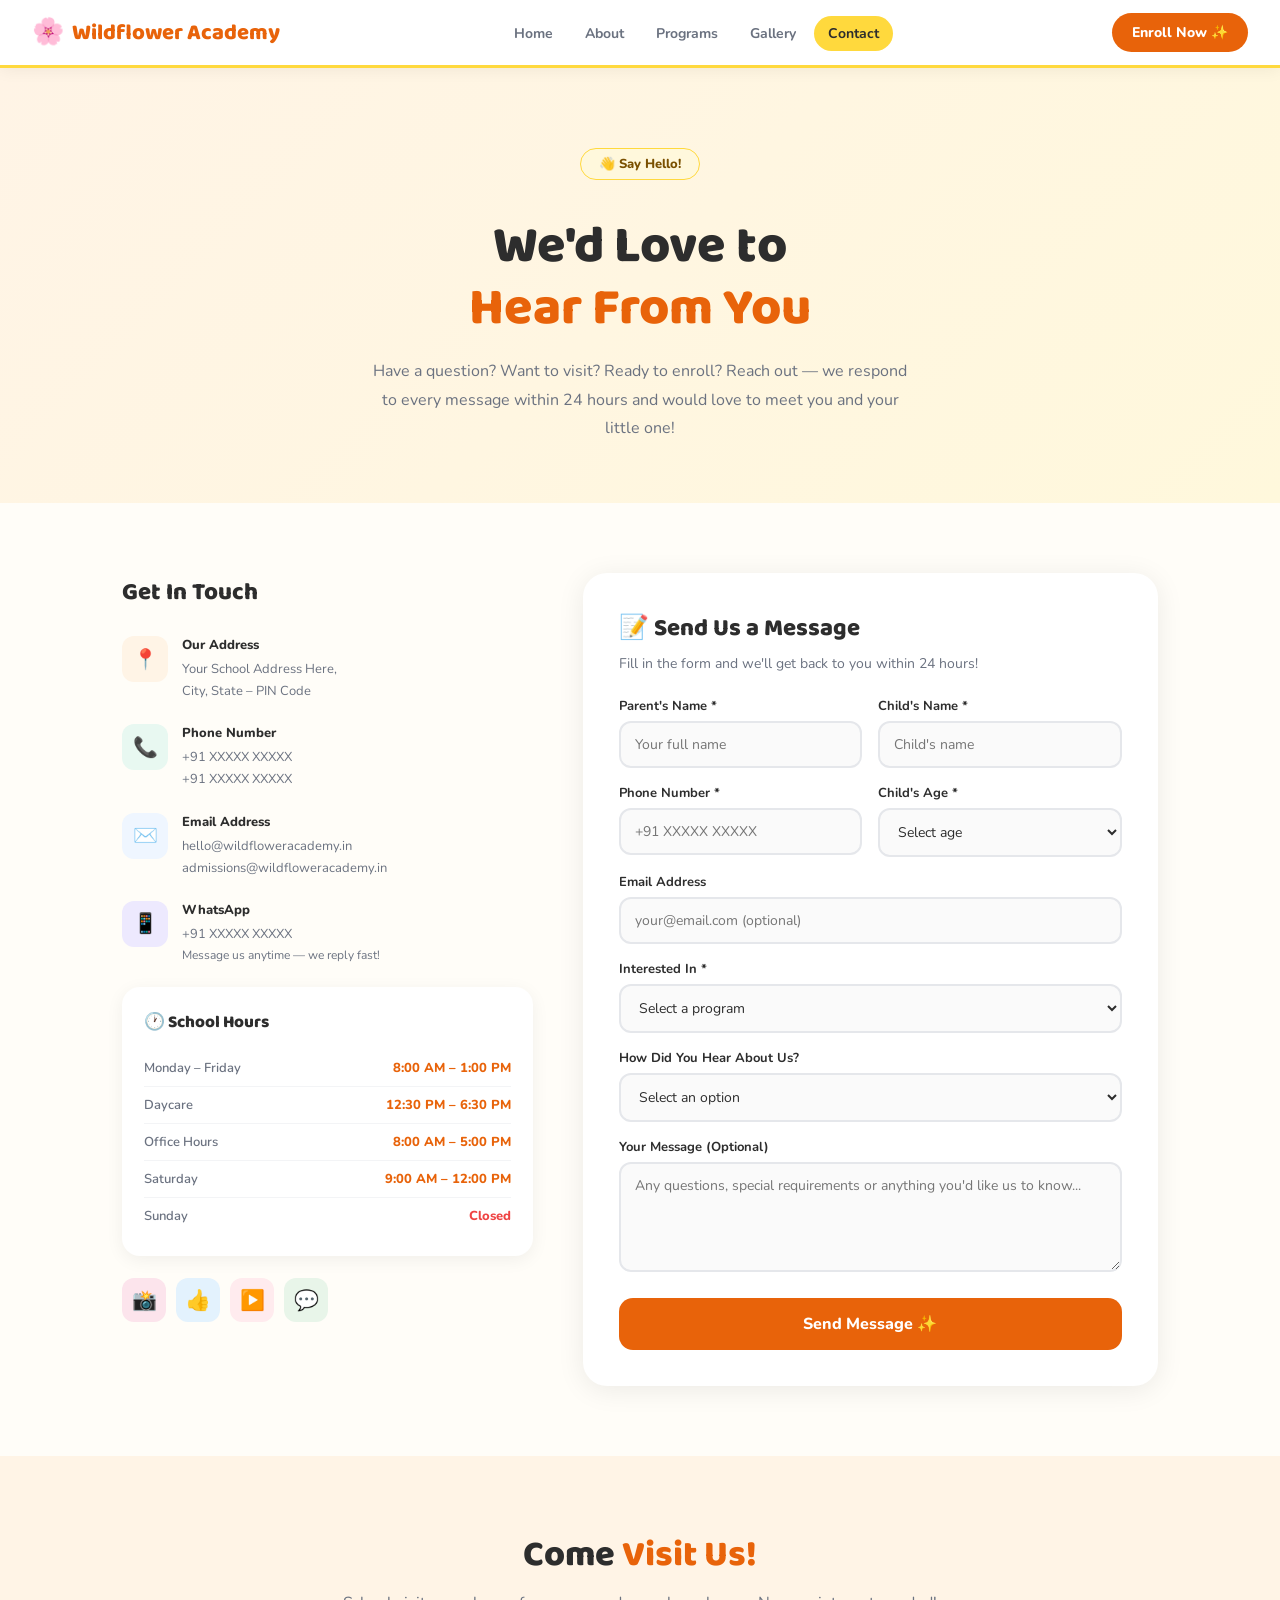
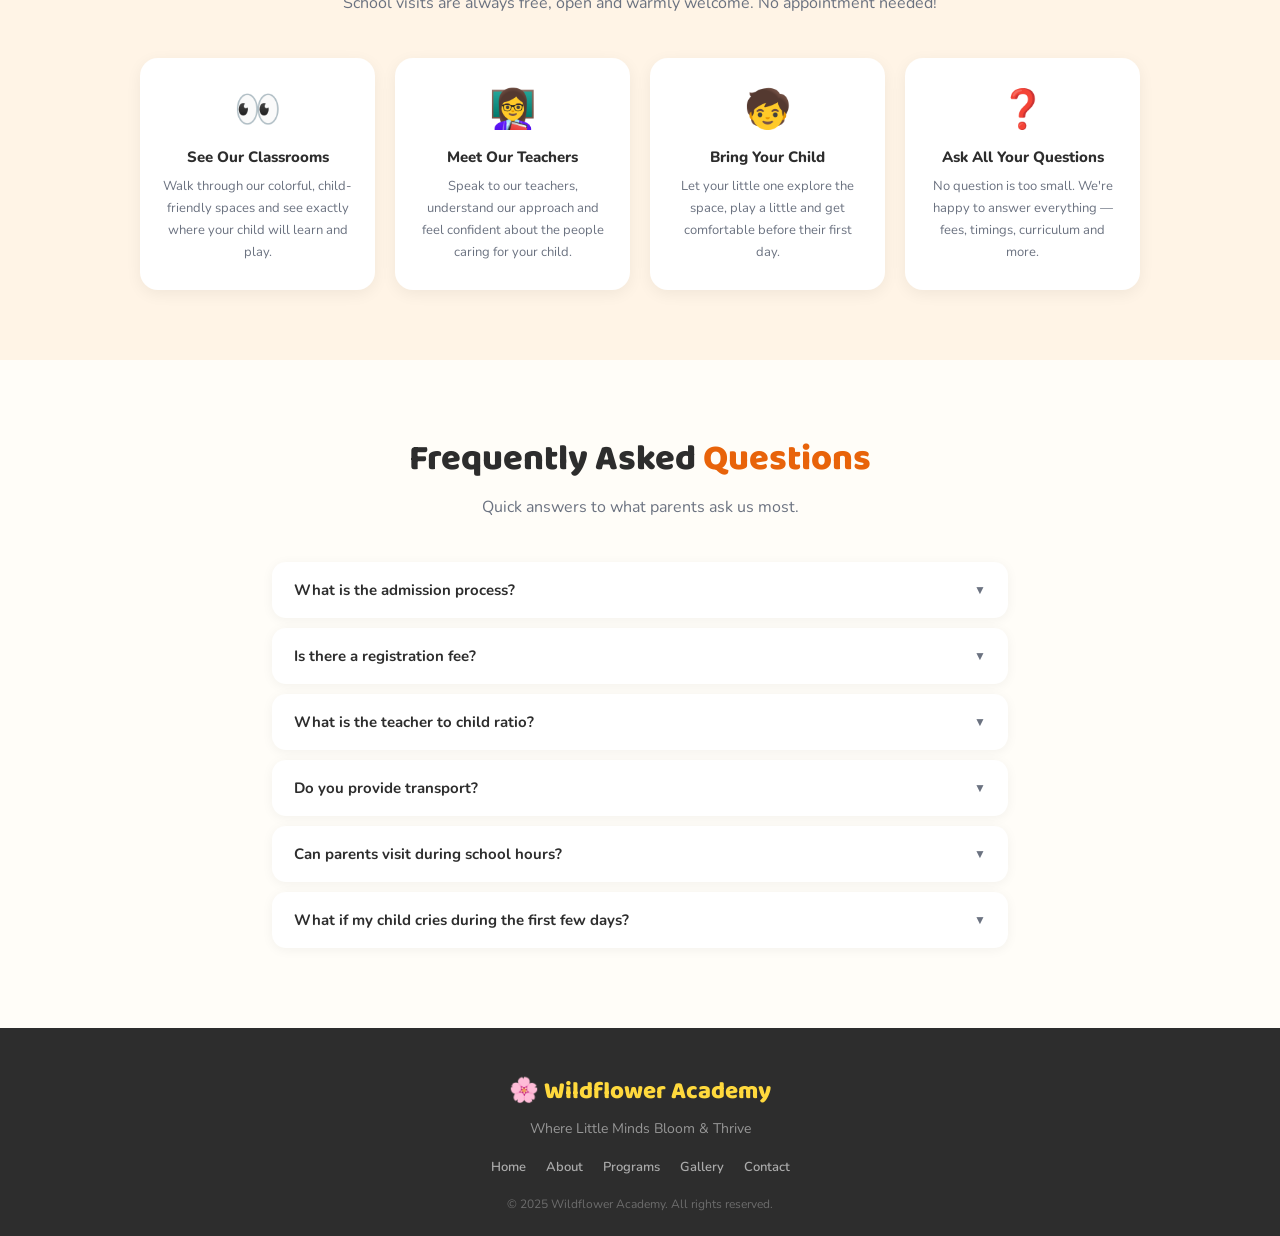
==== contact.html @ 9ab91be2 "Add files via upload" ====
<!DOCTYPE html>
<html lang="en">
<head>
  <meta charset="UTF-8" />
  <meta name="viewport" content="width=device-width, initial-scale=1.0" />
  <title>Contact Us – Wildflower Academy</title>
  <!-- SEO -->
<meta name="description" content="Contact Wildflower Academy to book a free school visit, ask about admissions or enquire about our programs. We respond within 24 hours!" />
<meta name="keywords" content="contact Wildflower Academy, preschool admission enquiry, book school visit Pune" />
<meta property="og:title" content="Contact Us – Wildflower Academy" />
<meta property="og:description" content="Get in touch with Wildflower Academy — we'd love to meet you and your little one!" />
<meta property="og:type" content="website" />
  <link href="https://fonts.googleapis.com/css2?family=Baloo+2:wght@400;600;700;800&family=Nunito:wght@400;600;700;800&display=swap" rel="stylesheet" />
  <link rel="stylesheet" href="style.css" />
</head>
<body>

  <!-- NAVBAR -->
  <nav class="navbar">
    <div class="nav-logo">
      <span class="logo-icon">🌸</span>
      Wildflower Academy
    </div>
    <ul class="nav-links">
      <li><a href="index.html">Home</a></li>
      <li><a href="about.html">About</a></li>
      <li><a href="programs.html">Programs</a></li>
      <li><a href="gallery.html">Gallery</a></li>
      <li><a href="contact.html" class="active">Contact</a></li>
    </ul>
    <a href="contact.html" class="nav-cta">Enroll Now ✨</a>
    <button class="hamburger" id="hamburger">&#9776;</button>
  </nav>

  <!-- PAGE HERO -->
  <section class="page-hero contact-hero">
    <span class="hero-badge">👋 Say Hello!</span>
    <h1>We'd Love to<br><span>Hear From You</span></h1>
    <p>Have a question? Want to visit? Ready to enroll? Reach out — we respond to every message within 24 hours and would love to meet you and your little one!</p>
  </section>

  <!-- CONTACT MAIN -->
  <section class="contact-section">
    <div class="contact-grid">

      <!-- LEFT: INFO -->
      <div class="contact-info-col">

        <h2 class="contact-info-title">Get In Touch</h2>

        <div class="contact-item">
          <div class="contact-icon-box orange-box">📍</div>
          <div>
            <h4>Our Address</h4>
            <p>Your School Address Here,<br>City, State – PIN Code</p>
          </div>
        </div>

        <div class="contact-item">
          <div class="contact-icon-box green-box">📞</div>
          <div>
            <h4>Phone Number</h4>
            <p>+91 XXXXX XXXXX</p>
            <p>+91 XXXXX XXXXX</p>
          </div>
        </div>

        <div class="contact-item">
          <div class="contact-icon-box blue-box">✉️</div>
          <div>
            <h4>Email Address</h4>
            <p>hello@wildfloweracademy.in</p>
            <p>admissions@wildfloweracademy.in</p>
          </div>
        </div>

        <div class="contact-item">
          <div class="contact-icon-box purple-box">📱</div>
          <div>
            <h4>WhatsApp</h4>
            <p>+91 XXXXX XXXXX</p>
            <p style="font-size:12px; color: var(--muted);">Message us anytime — we reply fast!</p>
          </div>
        </div>

        <!-- HOURS -->
        <div class="hours-box">
          <h3>🕐 School Hours</h3>
          <div class="hours-row">
            <span class="hours-day">Monday – Friday</span>
            <span class="hours-time">8:00 AM – 1:00 PM</span>
          </div>
          <div class="hours-row">
            <span class="hours-day">Daycare</span>
            <span class="hours-time">12:30 PM – 6:30 PM</span>
          </div>
          <div class="hours-row">
            <span class="hours-day">Office Hours</span>
            <span class="hours-time">8:00 AM – 5:00 PM</span>
          </div>
          <div class="hours-row">
            <span class="hours-day">Saturday</span>
            <span class="hours-time">9:00 AM – 12:00 PM</span>
          </div>
          <div class="hours-row last-row">
            <span class="hours-day">Sunday</span>
            <span class="hours-time closed">Closed</span>
          </div>
        </div>

        <!-- SOCIAL -->
        <div class="social-row">
          <div class="social-icon insta-icon">📸</div>
          <div class="social-icon fb-icon">👍</div>
          <div class="social-icon yt-icon">▶️</div>
          <div class="social-icon wa-icon">💬</div>
        </div>

      </div>

      <!-- RIGHT: FORM -->
      <div class="contact-form-col">
        <div class="contact-form-card">
          <h2>📝 Send Us a Message</h2>
          <p class="form-subtitle">Fill in the form and we'll get back to you within 24 hours!</p>

          <div class="form-row">
            <div class="form-group">
              <label>Parent's Name *</label>
              <input type="text" id="parentName" placeholder="Your full name" />
              <span class="field-error" id="err-parentName">Please enter your name</span>
            </div>
            <div class="form-group">
              <label>Child's Name *</label>
              <input type="text" id="childName" placeholder="Child's name" />
              <span class="field-error" id="err-childName">Please enter child's name</span>
            </div>
          </div>

          <div class="form-row">
            <div class="form-group">
              <label>Phone Number *</label>
              <input type="tel" id="phone" placeholder="+91 XXXXX XXXXX" />
              <span class="field-error" id="err-phone">Please enter phone number</span>
            </div>
            <div class="form-group">
              <label>Child's Age *</label>
              <select id="childAge">
                <option value="">Select age</option>
                <option>1.5 – 2.5 years (Playgroup)</option>
                <option>2.5 – 3.5 years (Nursery)</option>
                <option>3.5 – 4.5 years (Jr. KG)</option>
                <option>4.5 – 6 years (Sr. KG)</option>
                <option>Need Daycare</option>
              </select>
              <span class="field-error" id="err-childAge">Please select child's age</span>
            </div>
          </div>

          <div class="form-group">
            <label>Email Address</label>
            <input type="email" id="email" placeholder="your@email.com (optional)" />
          </div>

          <div class="form-group">
            <label>Interested In *</label>
            <select id="interest">
              <option value="">Select a program</option>
              <option>Playgroup</option>
              <option>Nursery</option>
              <option>Jr. KG</option>
              <option>Sr. KG</option>
              <option>Daycare</option>
              <option>Daycare + Program</option>
              <option>School Visit / Tour</option>
              <option>General Enquiry</option>
            </select>
            <span class="field-error" id="err-interest">Please select a program</span>
          </div>

          <div class="form-group">
            <label>How Did You Hear About Us?</label>
            <select id="source">
              <option value="">Select an option</option>
              <option>Friend or Family</option>
              <option>Google Search</option>
              <option>Instagram</option>
              <option>Facebook</option>
              <option>Pamphlet / Flyer</option>
              <option>Walked Past the School</option>
              <option>Other</option>
            </select>
          </div>

          <div class="form-group">
            <label>Your Message (Optional)</label>
            <textarea id="message" placeholder="Any questions, special requirements or anything you'd like us to know..."></textarea>
          </div>

          <button class="submit-btn" id="submitBtn" onclick="submitForm()">
            Send Message ✨
          </button>

          <!-- SUCCESS MESSAGE -->
          <div class="success-msg" id="successMsg">
            <span class="success-icon">🎉</span>
            <div>
              <h4>Message Sent!</h4>
              <p>Thank you for reaching out! We'll contact you within 24 hours to answer your questions and schedule a visit.</p>
            </div>
          </div>

        </div>
      </div>

    </div>
  </section>

  <!-- VISIT SECTION -->
  <section class="visit-section">
    <h2 class="section-title">Come <span>Visit Us!</span></h2>
    <p class="section-sub">School visits are always free, open and warmly welcome. No appointment needed!</p>
    <div class="visit-grid">
      <div class="visit-card">
        <span>👀</span>
        <h4>See Our Classrooms</h4>
        <p>Walk through our colorful, child-friendly spaces and see exactly where your child will learn and play.</p>
      </div>
      <div class="visit-card">
        <span>👩‍🏫</span>
        <h4>Meet Our Teachers</h4>
        <p>Speak to our teachers, understand our approach and feel confident about the people caring for your child.</p>
      </div>
      <div class="visit-card">
        <span>🧒</span>
        <h4>Bring Your Child</h4>
        <p>Let your little one explore the space, play a little and get comfortable before their first day.</p>
      </div>
      <div class="visit-card">
        <span>❓</span>
        <h4>Ask All Your Questions</h4>
        <p>No question is too small. We're happy to answer everything — fees, timings, curriculum and more.</p>
      </div>
    </div>
  </section>

  <!-- FAQ -->
  <section class="faq-section">
    <h2 class="section-title">Frequently Asked <span>Questions</span></h2>
    <p class="section-sub">Quick answers to what parents ask us most.</p>
    <div class="faq-list">

      <div class="faq-item" onclick="toggleFaq(this)">
        <div class="faq-question">
          <span>What is the admission process?</span>
          <span class="faq-arrow">▼</span>
        </div>
        <div class="faq-answer">
          Simply contact us, visit the school and fill out the admission form. We keep it simple — no entrance tests, no complicated procedures. Just a friendly chat and you're in!
        </div>
      </div>

      <div class="faq-item" onclick="toggleFaq(this)">
        <div class="faq-question">
          <span>Is there a registration fee?</span>
          <span class="faq-arrow">▼</span>
        </div>
        <div class="faq-answer">
          Yes, there is a one-time registration fee. Please contact us directly for the current fee structure as it may vary by program. We ensure complete transparency — no hidden charges.
        </div>
      </div>

      <div class="faq-item" onclick="toggleFaq(this)">
        <div class="faq-question">
          <span>What is the teacher to child ratio?</span>
          <span class="faq-arrow">▼</span>
        </div>
        <div class="faq-answer">
          We maintain a very low ratio — 1 teacher for every 6–8 children in Playgroup and Nursery, and 1 teacher for every 10–12 children in Jr. KG and Sr. KG. This ensures every child gets personal attention.
        </div>
      </div>

      <div class="faq-item" onclick="toggleFaq(this)">
        <div class="faq-question">
          <span>Do you provide transport?</span>
          <span class="faq-arrow">▼</span>
        </div>
        <div class="faq-answer">
          We are working on arranging safe, GPS-tracked transport for our students. Please contact us to check current availability for your area.
        </div>
      </div>

      <div class="faq-item" onclick="toggleFaq(this)">
        <div class="faq-question">
          <span>Can parents visit during school hours?</span>
          <span class="faq-arrow">▼</span>
        </div>
        <div class="faq-answer">
          Absolutely! We have an open-door policy. Parents are welcome to visit, observe and stay involved. We believe a strong parent-school partnership is key to a child's happiness and growth.
        </div>
      </div>

      <div class="faq-item" onclick="toggleFaq(this)">
        <div class="faq-question">
          <span>What if my child cries during the first few days?</span>
          <span class="faq-arrow">▼</span>
        </div>
        <div class="faq-answer">
          This is completely normal and we are very experienced in handling it! Our teachers are trained to comfort and settle new children with patience and love. We also offer a gentle settling-in period so children transition at their own pace.
        </div>
      </div>

    </div>
  </section>

  <!-- FOOTER -->
  <footer class="footer">
    <div class="footer-logo">🌸 Wildflower Academy</div>
    <p class="footer-tagline">Where Little Minds Bloom & Thrive</p>
    <div class="footer-links">
      <a href="index.html">Home</a>
      <a href="about.html">About</a>
      <a href="programs.html">Programs</a>
      <a href="gallery.html">Gallery</a>
      <a href="contact.html">Contact</a>
    </div>
    <p class="footer-copy">© 2025 Wildflower Academy. All rights reserved.</p>
  </footer>

  <script src="script.js"></script>
</body>
</html>
---- style.css ----
/* ── RESET & BASE ── */
* {
  margin: 0;
  padding: 0;
  box-sizing: border-box;
}

:root {
  --primary:    #E8630A;
  --primary-lt: #FFF4E6;
  --yellow:     #FFD93D;
  --yellow-lt:  #FFF8DC;
  --green:      #4CAF82;
  --green-lt:   #E8F8F1;
  --peach:      #FF8B64;
  --dark:       #2D2D2D;
  --muted:      #6B7280;
  --white:      #FFFFFF;
  --bg:         #FFFDF8;
}

body {
  font-family: 'Nunito', sans-serif;
  background: var(--bg);
  color: var(--dark);
  overflow-x: hidden;
}

/* ── NAVBAR ── */
.navbar {
  background: var(--white);
  display: flex;
  align-items: center;
  justify-content: space-between;
  padding: 0 2rem;
  height: 68px;
  position: sticky;
  top: 0;
  z-index: 999;
  box-shadow: 0 2px 16px rgba(0,0,0,0.06);
  border-bottom: 3px solid var(--yellow);
}

.nav-logo {
  font-family: 'Baloo 2', cursive;
  font-size: 22px;
  font-weight: 800;
  color: var(--primary);
  display: flex;
  align-items: center;
  gap: 8px;
}

.logo-icon { font-size: 26px; }

.nav-links {
  list-style: none;
  display: flex;
  gap: 4px;
}

.nav-links a {
  text-decoration: none;
  color: var(--muted);
  font-weight: 700;
  font-size: 14px;
  padding: 8px 14px;
  border-radius: 25px;
  transition: all 0.2s;
}

.nav-links a:hover,
.nav-links a.active {
  background: var(--yellow);
  color: var(--dark);
}

.nav-cta {
  background: var(--primary);
  color: white;
  text-decoration: none;
  padding: 10px 20px;
  border-radius: 25px;
  font-size: 14px;
  font-weight: 800;
  transition: transform 0.2s;
}

.nav-cta:hover { transform: scale(1.05); }

.hamburger {
  display: none;
  background: none;
  border: none;
  font-size: 24px;
  cursor: pointer;
  color: var(--dark);
}

/* ── HERO ── */
.hero {
  background: linear-gradient(135deg, #FFF4E6 0%, #FFF8DC 100%);
  padding: 90px 2rem 70px;
  text-align: center;
}

.hero-content { max-width: 680px; margin: 0 auto; }

.hero-badge {
  display: inline-block;
  background: var(--yellow-lt);
  color: #7A5000;
  padding: 6px 18px;
  border-radius: 25px;
  font-size: 13px;
  font-weight: 800;
  margin-bottom: 22px;
  border: 1.5px solid var(--yellow);
}

.hero h1 {
  font-family: 'Baloo 2', cursive;
  font-size: clamp(34px, 6vw, 62px);
  font-weight: 800;
  line-height: 1.15;
  margin-bottom: 18px;
  color: var(--dark);
}

.hero h1 span { color: var(--primary); }

.hero p {
  font-size: 17px;
  color: var(--muted);
  line-height: 1.8;
  margin-bottom: 36px;
  max-width: 560px;
  margin-left: auto;
  margin-right: auto;
}

.hero-buttons {
  display: flex;
  gap: 14px;
  justify-content: center;
  flex-wrap: wrap;
}

/* ── BUTTONS ── */
.btn-primary {
  background: var(--primary);
  color: white;
  text-decoration: none;
  padding: 14px 30px;
  border-radius: 30px;
  font-size: 15px;
  font-weight: 800;
  font-family: 'Nunito', sans-serif;
  transition: transform 0.2s, box-shadow 0.2s;
  box-shadow: 0 4px 14px rgba(232,99,10,0.35);
  border: none;
  cursor: pointer;
  display: inline-block;
}

.btn-primary:hover {
  transform: translateY(-2px);
  box-shadow: 0 8px 24px rgba(232,99,10,0.4);
}

.btn-secondary {
  background: white;
  color: var(--primary);
  text-decoration: none;
  padding: 14px 30px;
  border-radius: 30px;
  font-size: 15px;
  font-weight: 800;
  border: 2.5px solid var(--primary);
  transition: all 0.2s;
  display: inline-block;
}

.btn-secondary:hover {
  background: var(--primary);
  color: white;
}

/* ── SECTION TITLES ── */
.section-title {
  font-family: 'Baloo 2', cursive;
  font-size: clamp(26px, 4vw, 36px);
  font-weight: 800;
  text-align: center;
  margin-bottom: 8px;
}

.section-title span { color: var(--primary); }

.section-sub {
  text-align: center;
  color: var(--muted);
  font-size: 16px;
  margin-bottom: 44px;
}

/* ── FEATURES ── */
.features {
  padding: 70px 2rem;
  max-width: 1100px;
  margin: 0 auto;
}

.features-grid {
  display: grid;
  grid-template-columns: repeat(auto-fit, minmax(230px, 1fr));
  gap: 24px;
}

.feature-card {
  background: white;
  border-radius: 20px;
  padding: 28px 24px;
  box-shadow: 0 4px 20px rgba(0,0,0,0.06);
  border-top: 4px solid var(--yellow);
  transition: transform 0.2s;
}

.feature-card:hover { transform: translateY(-4px); }
.feature-card:nth-child(2) { border-top-color: var(--primary); }
.feature-card:nth-child(3) { border-top-color: var(--green); }
.feature-card:nth-child(4) { border-top-color: var(--peach); }

.feature-icon { font-size: 38px; display: block; margin-bottom: 14px; }

.feature-card h3 {
  font-size: 17px;
  font-weight: 800;
  margin-bottom: 8px;
}

.feature-card p {
  font-size: 14px;
  color: var(--muted);
  line-height: 1.7;
}

/* ── ANNOUNCEMENT ── */
.announcement {
  background: linear-gradient(135deg, var(--primary), #c45208);
  padding: 56px 2rem;
  text-align: center;
  color: white;
}

.announcement-inner {
  max-width: 680px;
  margin: 0 auto;
  display: flex;
  align-items: flex-start;
  gap: 20px;
  text-align: left;
}

.announce-icon { font-size: 48px; flex-shrink: 0; }

.announcement-inner h3 {
  font-family: 'Baloo 2', cursive;
  font-size: 26px;
  font-weight: 800;
  margin-bottom: 10px;
}

.announcement-inner p {
  font-size: 15px;
  line-height: 1.8;
  opacity: 0.92;
}

.announcement .btn-primary {
  background: var(--yellow);
  color: var(--dark);
  box-shadow: none;
}

/* ── TIMELINE ── */
.expect {
  padding: 70px 2rem;
  max-width: 700px;
  margin: 0 auto;
}

.timeline { margin-top: 8px; }

.timeline-item {
  display: flex;
  gap: 20px;
  margin-bottom: 28px;
  align-items: flex-start;
}

.time-badge {
  background: var(--yellow);
  color: #7A5000;
  font-size: 12px;
  font-weight: 800;
  padding: 6px 12px;
  border-radius: 20px;
  white-space: nowrap;
  margin-top: 4px;
  flex-shrink: 0;
}

.time-content h4 {
  font-size: 16px;
  font-weight: 800;
  margin-bottom: 4px;
}

.time-content p {
  font-size: 14px;
  color: var(--muted);
  line-height: 1.7;
}

/* ── FOOTER ── */
.footer {
  background: var(--dark);
  color: white;
  padding: 44px 2rem 24px;
  text-align: center;
}

.footer-logo {
  font-family: 'Baloo 2', cursive;
  font-size: 24px;
  font-weight: 800;
  color: var(--yellow);
  margin-bottom: 8px;
}

.footer-tagline {
  color: rgba(255,255,255,0.5);
  font-size: 14px;
  margin-bottom: 20px;
}

.footer-links {
  display: flex;
  justify-content: center;
  gap: 20px;
  flex-wrap: wrap;
  margin-bottom: 20px;
}

.footer-links a {
  color: rgba(255,255,255,0.6);
  text-decoration: none;
  font-size: 13px;
  font-weight: 600;
  transition: color 0.2s;
}

.footer-links a:hover { color: var(--yellow); }

.footer-copy {
  font-size: 12px;
  color: rgba(255,255,255,0.3);
}

/* ── MOBILE ── */
@media (max-width: 768px) {
  .nav-links { display: none; flex-direction: column; }
  .nav-links.open {
    display: flex;
    position: absolute;
    top: 68px; left: 0; right: 0;
    background: white;
    padding: 16px;
    box-shadow: 0 8px 24px rgba(0,0,0,0.1);
    gap: 8px;
  }
  .nav-links.open a { display: block; padding: 10px 16px; }
  .nav-cta { display: none; }
  .hamburger { display: block; }
  .announcement-inner { flex-direction: column; text-align: center; }
  .timeline-item { flex-direction: column; gap: 8px; }
}

/* ── PAGE HERO ── */
.page-hero {
  padding: 80px 2rem 60px;
  text-align: center;
}

.green-hero {
  background: linear-gradient(135deg, #FFF4E6 0%, #FFF8DC 100%);
}

.page-hero h1 {
  font-family: 'Baloo 2', cursive;
  font-size: clamp(30px, 5vw, 52px);
  font-weight: 800;
  line-height: 1.2;
  margin: 14px 0 16px;
}

.page-hero h1 span { color: var(--primary); }

.page-hero p {
  font-size: 16px;
  color: var(--muted);
  max-width: 540px;
  margin: 0 auto;
  line-height: 1.8;
}

/* ── ABOUT SECTION ── */
.about-section {
  padding: 70px 2rem;
  max-width: 1100px;
  margin: 0 auto;
}

.about-grid {
  display: grid;
  grid-template-columns: 1fr 1fr;
  gap: 50px;
  align-items: center;
}

.about-image-box {
  background: linear-gradient(135deg, #FFF4E6, #FFF8DC);
  border-radius: 24px;
  height: 320px;
  display: flex;
  flex-direction: column;
  align-items: center;
  justify-content: center;
  font-size: 80px;
  gap: 12px;
}

.about-image-box p {
  font-size: 16px;
  font-weight: 700;
  color: var(--muted);
}

.about-text p {
  color: var(--muted);
  font-size: 15px;
  line-height: 1.85;
  margin-bottom: 14px;
}

/* ── VALUE PILLS ── */
.value-pills {
  display: flex;
  flex-wrap: wrap;
  gap: 10px;
  margin-top: 20px;
}

.pill {
  padding: 7px 16px;
  border-radius: 25px;
  font-size: 13px;
  font-weight: 700;
}

.green-pill  { background: #E8F8F1; color: #1A6644; }
.yellow-pill { background: #FFF8DC; color: #7A5000; }
.peach-pill  { background: #FFF0E5; color: #7A3A10; }
.purple-pill { background: #EDE9FE; color: #5B21B6; }

/* ── VISION & MISSION ── */
.vm-section {
  background: var(--primary-lt);
  padding: 70px 2rem;
}

.vm-grid {
  display: grid;
  grid-template-columns: repeat(auto-fit, minmax(260px, 1fr));
  gap: 24px;
  max-width: 1000px;
  margin: 0 auto;
}

.vm-card {
  background: white;
  border-radius: 20px;
  padding: 30px 24px;
  text-align: center;
  box-shadow: 0 4px 20px rgba(0,0,0,0.06);
}

.vm-icon {
  font-size: 40px;
  display: block;
  margin-bottom: 14px;
}

.vm-card h3 {
  font-family: 'Baloo 2', cursive;
  font-size: 20px;
  font-weight: 800;
  margin-bottom: 10px;
  color: var(--primary);
}

.vm-card p {
  font-size: 14px;
  color: var(--muted);
  line-height: 1.75;
}

/* ── FOUNDER ── */
.founder-section {
  padding: 70px 2rem;
  max-width: 800px;
  margin: 0 auto;
}

.founder-card {
  display: flex;
  gap: 30px;
  align-items: flex-start;
  background: white;
  border-radius: 24px;
  padding: 36px;
  box-shadow: 0 4px 24px rgba(0,0,0,0.07);
  margin-top: 16px;
  border-left: 5px solid var(--primary);
}

.founder-avatar {
  width: 90px;
  height: 90px;
  border-radius: 50%;
  background: var(--primary-lt);
  display: flex;
  align-items: center;
  justify-content: center;
  font-size: 44px;
  flex-shrink: 0;
  border: 3px solid var(--primary);
}

.founder-info h3 {
  font-family: 'Baloo 2', cursive;
  font-size: 22px;
  font-weight: 800;
  margin-bottom: 4px;
}

.founder-role {
  display: inline-block;
  background: var(--primary-lt);
  color: var(--primary);
  font-size: 12px;
  font-weight: 700;
  padding: 4px 12px;
  border-radius: 20px;
  margin-bottom: 14px;
}

.founder-info p {
  font-size: 14px;
  color: var(--muted);
  line-height: 1.8;
  margin-bottom: 10px;
}

/* ── WHAT MAKES US DIFFERENT ── */
.different-section {
  padding: 70px 2rem;
  max-width: 1000px;
  margin: 0 auto;
}

.diff-grid {
  display: grid;
  grid-template-columns: repeat(auto-fit, minmax(220px, 1fr));
  gap: 24px;
  margin-top: 8px;
}

.diff-item {
  background: white;
  border-radius: 18px;
  padding: 28px 22px;
  box-shadow: 0 4px 18px rgba(0,0,0,0.06);
  transition: transform 0.2s;
}

.diff-item:hover { transform: translateY(-4px); }

.diff-num {
  font-family: 'Baloo 2', cursive;
  font-size: 36px;
  font-weight: 800;
  color: var(--yellow);
  display: block;
  margin-bottom: 8px;
  line-height: 1;
}

.diff-item h4 {
  font-size: 16px;
  font-weight: 800;
  margin-bottom: 8px;
}

.diff-item p {
  font-size: 13px;
  color: var(--muted);
  line-height: 1.7;
}

/* ── CTA STRIP ── */
.cta-strip {
  background: linear-gradient(135deg, var(--primary), #c45208);
  padding: 60px 2rem;
  text-align: center;
  color: white;
}

.cta-strip h3 {
  font-family: 'Baloo 2', cursive;
  font-size: 30px;
  font-weight: 800;
  margin-bottom: 12px;
}

.cta-strip p {
  font-size: 16px;
  opacity: 0.9;
  margin-bottom: 24px;
  max-width: 480px;
  margin-left: auto;
  margin-right: auto;
  line-height: 1.7;
}

.cta-strip .btn-primary {
  background: var(--yellow);
  color: var(--dark);
  box-shadow: none;
}

/* ── ABOUT PAGE MOBILE ── */
@media (max-width: 768px) {
  .about-grid { grid-template-columns: 1fr; gap: 30px; }
  .founder-card { flex-direction: column; align-items: center; text-align: center; }
}

/* ── PROGRAMS HERO ── */
.programs-hero {
  background: linear-gradient(135deg, #FFF4E6 0%, #FFF8DC 100%);
}

.programs-hero h1 span { color: var(--primary); }

/* ── PROGRAM OVERVIEW STRIP ── */
.prog-overview-strip {
  background: white;
  padding: 20px 2rem;
  border-bottom: 1px solid #F3F4F6;
}

.prog-overview-inner {
  display: flex;
  align-items: center;
  justify-content: center;
  flex-wrap: wrap;
  gap: 8px;
  max-width: 900px;
  margin: 0 auto;
}

.prog-pill {
  background: #F3F4F6;
  color: var(--muted);
  padding: 8px 18px;
  border-radius: 25px;
  font-size: 13px;
  font-weight: 700;
}

.active-pill {
  background: var(--primary-lt);
  color: var(--primary);
}

.daycare-pill {
  background: #FFF8DC;
  color: #7A5000;
}

.prog-arrow {
  color: #D1D5DB;
  font-size: 18px;
  font-weight: 700;
}

/* ── PROGRAM ROWS ── */
.programs-section {
  padding: 70px 2rem;
  max-width: 1100px;
  margin: 0 auto;
}

.prog-row {
  display: grid;
  grid-template-columns: 280px 1fr;
  gap: 50px;
  align-items: center;
  padding: 20px 0;
}

.reverse-row { direction: rtl; }
.reverse-row > * { direction: ltr; }

.prog-visual {
  border-radius: 24px;
  height: 280px;
  display: flex;
  flex-direction: column;
  align-items: center;
  justify-content: center;
  gap: 14px;
  font-size: 70px;
}

.prog-visual h3 {
  font-family: 'Baloo 2', cursive;
  font-size: 22px;
  font-weight: 800;
  color: rgba(0,0,0,0.6);
}

.pg-yellow { background: linear-gradient(135deg, #FFF8DC, #FFF4E6); }
.pg-green  { background: linear-gradient(135deg, #E8F8F1, #D1FAE5); }
.pg-blue   { background: linear-gradient(135deg, #EFF6FF, #DBEAFE); }
.pg-purple { background: linear-gradient(135deg, #EDE9FE, #DDD6FE); }
.pg-peach  { background: linear-gradient(135deg, #FFF4E6, #FFE4CC); }

.prog-tag {
  display: inline-block;
  font-size: 12px;
  font-weight: 700;
  padding: 5px 14px;
  border-radius: 20px;
  margin-bottom: 10px;
}

.yellow-tag { background: #FFF8DC; color: #7A5000; }
.green-tag  { background: #D1FAE5; color: #065F46; }
.blue-tag   { background: #DBEAFE; color: #1E40AF; }
.purple-tag { background: #EDE9FE; color: #4C1D95; }
.peach-tag  { background: #FFE4CC; color: #7C2D12; }

.prog-details h2 {
  font-family: 'Baloo 2', cursive;
  font-size: clamp(22px, 3vw, 30px);
  font-weight: 800;
  line-height: 1.2;
  margin-bottom: 14px;
  color: var(--dark);
}

.prog-details > p {
  font-size: 15px;
  color: var(--muted);
  line-height: 1.85;
  margin-bottom: 22px;
}

.prog-info-grid {
  display: grid;
  grid-template-columns: repeat(4, 1fr);
  gap: 12px;
  margin-bottom: 20px;
}

.prog-info-item {
  background: #F9FAFB;
  border-radius: 12px;
  padding: 12px;
  display: flex;
  align-items: flex-start;
  gap: 8px;
  font-size: 22px;
}

.prog-info-item div strong {
  display: block;
  font-size: 11px;
  color: var(--muted);
  font-weight: 700;
  margin-bottom: 2px;
}

.prog-info-item div p {
  font-size: 13px;
  font-weight: 800;
  color: var(--dark);
}

.prog-activities {
  display: flex;
  flex-wrap: wrap;
  gap: 8px;
  margin-bottom: 22px;
}

.prog-activities span {
  background: white;
  border: 1.5px solid #E5E7EB;
  padding: 6px 14px;
  border-radius: 20px;
  font-size: 13px;
  font-weight: 700;
  color: var(--dark);
}

.daycare-note {
  background: #FFF4E6;
  border-left: 4px solid var(--primary);
  border-radius: 0 12px 12px 0;
  padding: 12px 16px;
  font-size: 13px;
  font-weight: 700;
  color: #7C2D12;
  margin-bottom: 20px;
  line-height: 1.6;
}

.prog-divider {
  height: 1px;
  background: #F3F4F6;
  margin: 20px 0;
}

/* ── COMPARISON TABLE ── */
.comparison-section {
  background: var(--primary-lt);
  padding: 70px 2rem;
}

.table-wrapper {
  max-width: 900px;
  margin: 0 auto;
  overflow-x: auto;
}

.comp-table {
  width: 100%;
  border-collapse: collapse;
  background: white;
  border-radius: 20px;
  overflow: hidden;
  box-shadow: 0 4px 20px rgba(0,0,0,0.07);
}

.comp-table thead tr {
  background: var(--primary);
  color: white;
}

.comp-table th {
  padding: 16px 20px;
  font-size: 13px;
  font-weight: 800;
  text-align: left;
}

.comp-table td {
  padding: 14px 20px;
  font-size: 14px;
  color: var(--dark);
  border-bottom: 1px solid #F3F4F6;
}

.comp-table tbody tr:last-child td { border-bottom: none; }
.alt-row { background: #FFF9F5; }
.table-emoji { margin-right: 6px; }

/* ── FEES ── */
.fees-section {
  padding: 50px 2rem;
  max-width: 800px;
  margin: 0 auto;
}

.fees-card {
  background: white;
  border-radius: 24px;
  padding: 36px;
  box-shadow: 0 4px 24px rgba(0,0,0,0.07);
  display: flex;
  gap: 24px;
  align-items: flex-start;
  border-left: 5px solid var(--yellow);
}

.fees-icon { font-size: 48px; flex-shrink: 0; }

.fees-card h3 {
  font-family: 'Baloo 2', cursive;
  font-size: 22px;
  font-weight: 800;
  margin-bottom: 10px;
}

.fees-card p {
  font-size: 14px;
  color: var(--muted);
  line-height: 1.8;
}

/* ── PROGRAMS MOBILE ── */
@media (max-width: 768px) {
  .prog-row { grid-template-columns: 1fr; gap: 24px; }
  .reverse-row { direction: ltr; }
  .prog-visual { height: 200px; font-size: 52px; }
  .prog-info-grid { grid-template-columns: repeat(2, 1fr); }
  .prog-overview-inner { gap: 6px; }
  .prog-arrow { display: none; }
  .fees-card { flex-direction: column; }
}

/* ── GALLERY HERO ── */
.gallery-hero {
  background: linear-gradient(135deg, #FFF4E6 0%, #FFF8DC 100%);
}

.gallery-hero h1 span { color: var(--primary); }

/* ── GALLERY NOTICE ── */
.gallery-notice {
  padding: 40px 2rem 0;
  max-width: 900px;
  margin: 0 auto;
}

.notice-card {
  background: #FFF8DC;
  border-radius: 20px;
  padding: 28px 30px;
  display: flex;
  gap: 20px;
  align-items: flex-start;
  border-left: 5px solid var(--yellow);
}

.notice-icon { font-size: 40px; flex-shrink: 0; }

.notice-card h3 {
  font-family: 'Baloo 2', cursive;
  font-size: 18px;
  font-weight: 800;
  margin-bottom: 8px;
  color: var(--dark);
}

.notice-card p {
  font-size: 14px;
  color: var(--muted);
  line-height: 1.75;
}

/* ── GALLERY SECTION ── */
.gallery-section {
  padding: 70px 2rem;
  max-width: 1100px;
  margin: 0 auto;
}

.gallery-grid {
  display: grid;
  grid-template-columns: repeat(3, 1fr);
  gap: 18px;
}

.gallery-item {
  border-radius: 20px;
  aspect-ratio: 1;
  display: flex;
  flex-direction: column;
  align-items: center;
  justify-content: center;
  font-size: 52px;
  cursor: pointer;
  transition: transform 0.2s, box-shadow 0.2s;
  position: relative;
  overflow: hidden;
  gap: 10px;
}

.gallery-item:hover {
  transform: scale(1.04);
  box-shadow: 0 8px 28px rgba(0,0,0,0.12);
}

.gi-yellow { background: linear-gradient(135deg, #FFF8DC, #FFE082); }
.gi-green  { background: linear-gradient(135deg, #E8F8F1, #A5D6A7); }
.gi-blue   { background: linear-gradient(135deg, #DBEAFE, #90CAF9); }
.gi-pink   { background: linear-gradient(135deg, #F8BBD0, #F48FB1); }
.gi-purple { background: linear-gradient(135deg, #EDE9FE, #CE93D8); }
.gi-orange { background: linear-gradient(135deg, #FFF4E6, #FFCC80); }

.gi-label {
  font-size: 13px;
  font-weight: 800;
  color: rgba(0,0,0,0.55);
  background: rgba(255,255,255,0.6);
  padding: 4px 12px;
  border-radius: 20px;
}

/* ── UPLOAD NOTE ── */
.upload-note {
  padding: 70px 2rem;
  max-width: 800px;
  margin: 0 auto;
}

.upload-steps {
  display: flex;
  flex-direction: column;
  gap: 18px;
  margin-top: 16px;
}

.upload-step {
  display: flex;
  align-items: flex-start;
  gap: 16px;
  background: white;
  border-radius: 16px;
  padding: 22px;
  box-shadow: 0 4px 16px rgba(0,0,0,0.06);
}

.upload-num {
  width: 36px;
  height: 36px;
  border-radius: 50%;
  background: var(--primary);
  color: white;
  font-size: 16px;
  font-weight: 800;
  display: flex;
  align-items: center;
  justify-content: center;
  flex-shrink: 0;
}

.upload-step h4 { font-size: 15px; font-weight: 800; margin-bottom: 5px; }
.upload-step p  { font-size: 13px; color: var(--muted); line-height: 1.7; }

.upload-step code {
  background: #F3F4F6;
  padding: 2px 6px;
  border-radius: 5px;
  font-size: 12px;
  color: var(--primary);
  font-family: monospace;
}

/* ── SOCIAL ── */
.social-section {
  padding: 0 2rem 70px;
  max-width: 700px;
  margin: 0 auto;
}

.social-card {
  background: white;
  border-radius: 24px;
  padding: 36px;
  text-align: center;
  box-shadow: 0 4px 24px rgba(0,0,0,0.07);
}

.social-card h3 {
  font-family: 'Baloo 2', cursive;
  font-size: 22px;
  font-weight: 800;
  margin-bottom: 10px;
}

.social-card p {
  font-size: 15px;
  color: var(--muted);
  line-height: 1.7;
  margin-bottom: 24px;
}

.social-links {
  display: flex;
  justify-content: center;
  gap: 12px;
  flex-wrap: wrap;
}

.social-btn {
  padding: 10px 22px;
  border-radius: 25px;
  font-size: 14px;
  font-weight: 800;
  cursor: pointer;
  transition: transform 0.2s;
}

.social-btn:hover { transform: scale(1.05); }
.insta-btn { background: #FCE4EC; color: #880E4F; }
.fb-btn    { background: #E3F2FD; color: #0D47A1; }
.wa-btn    { background: #E8F5E9; color: #1B5E20; }

/* ── GALLERY MOBILE ── */
@media (max-width: 600px) {
  .gallery-grid { grid-template-columns: repeat(2, 1fr); }
  .notice-card  { flex-direction: column; }
  .social-links { flex-direction: column; align-items: center; }
}

/* ── CONTACT HERO ── */
.contact-hero {
  background: linear-gradient(135deg, #FFF4E6 0%, #FFF8DC 100%);
}

.contact-hero h1 span { color: var(--primary); }

/* ── CONTACT SECTION ── */
.contact-section {
  padding: 70px 2rem;
  max-width: 1100px;
  margin: 0 auto;
}

.contact-grid {
  display: grid;
  grid-template-columns: 1fr 1.4fr;
  gap: 50px;
  align-items: start;
}

.contact-info-title {
  font-family: 'Baloo 2', cursive;
  font-size: 24px;
  font-weight: 800;
  margin-bottom: 24px;
  color: var(--dark);
}

.contact-item {
  display: flex;
  align-items: flex-start;
  gap: 14px;
  margin-bottom: 22px;
}

.contact-icon-box {
  width: 46px;
  height: 46px;
  border-radius: 12px;
  display: flex;
  align-items: center;
  justify-content: center;
  font-size: 20px;
  flex-shrink: 0;
}

.orange-box { background: #FFF4E6; }
.green-box  { background: #E8F8F1; }
.blue-box   { background: #EFF6FF; }
.purple-box { background: #EDE9FE; }

.contact-item h4 {
  font-size: 13px;
  font-weight: 800;
  color: var(--dark);
  margin-bottom: 4px;
}

.contact-item p {
  font-size: 13px;
  color: var(--muted);
  line-height: 1.7;
}

/* ── HOURS BOX ── */
.hours-box {
  background: white;
  border-radius: 18px;
  padding: 22px;
  box-shadow: 0 4px 18px rgba(0,0,0,0.06);
  margin-bottom: 22px;
}

.hours-box h3 {
  font-family: 'Baloo 2', cursive;
  font-size: 17px;
  font-weight: 800;
  margin-bottom: 14px;
}

.hours-row {
  display: flex;
  justify-content: space-between;
  align-items: center;
  padding: 9px 0;
  border-bottom: 1px solid #F3F4F6;
  font-size: 13px;
}

.last-row     { border-bottom: none; }
.hours-day    { color: var(--muted); font-weight: 600; }
.hours-time   { font-weight: 800; color: var(--primary); }
.closed       { color: #EF4444 !important; }

/* ── SOCIAL ROW ── */
.social-row {
  display: flex;
  gap: 10px;
}

.social-icon {
  width: 44px;
  height: 44px;
  border-radius: 12px;
  display: flex;
  align-items: center;
  justify-content: center;
  font-size: 20px;
  cursor: pointer;
  transition: transform 0.2s;
}

.social-icon:hover { transform: scale(1.1); }
.insta-icon { background: #FCE4EC; }
.fb-icon    { background: #E3F2FD; }
.yt-icon    { background: #FFEBEE; }
.wa-icon    { background: #E8F5E9; }

/* ── CONTACT FORM ── */
.contact-form-card {
  background: white;
  border-radius: 24px;
  padding: 36px;
  box-shadow: 0 4px 28px rgba(0,0,0,0.08);
}

.contact-form-card h2 {
  font-family: 'Baloo 2', cursive;
  font-size: 24px;
  font-weight: 800;
  margin-bottom: 6px;
}

.form-subtitle {
  font-size: 14px;
  color: var(--muted);
  margin-bottom: 24px;
}

.form-row {
  display: grid;
  grid-template-columns: 1fr 1fr;
  gap: 16px;
}

.form-group {
  margin-bottom: 16px;
  position: relative;
}

.form-group label {
  display: block;
  font-size: 13px;
  font-weight: 700;
  color: var(--dark);
  margin-bottom: 6px;
}

.form-group input,
.form-group select,
.form-group textarea {
  width: 100%;
  padding: 12px 14px;
  border: 2px solid #E5E7EB;
  border-radius: 12px;
  font-size: 14px;
  font-family: 'Nunito', sans-serif;
  outline: none;
  transition: border-color 0.2s;
  background: #FAFAFA;
  color: var(--dark);
}

.form-group input:focus,
.form-group select:focus,
.form-group textarea:focus {
  border-color: var(--primary);
  background: white;
}

.form-group input.error,
.form-group select.error { border-color: #EF4444; }

.form-group textarea { resize: vertical; min-height: 110px; }

.field-error {
  display: none;
  font-size: 11px;
  color: #EF4444;
  font-weight: 700;
  margin-top: 4px;
}

.field-error.show { display: block; }

/* ── SUBMIT BUTTON ── */
.submit-btn {
  width: 100%;
  padding: 15px;
  background: var(--primary);
  color: white;
  border: none;
  border-radius: 14px;
  font-size: 16px;
  font-weight: 800;
  cursor: pointer;
  font-family: 'Nunito', sans-serif;
  transition: opacity 0.2s, transform 0.2s;
  margin-top: 4px;
}

.submit-btn:hover { opacity: 0.9; transform: translateY(-1px); }

/* ── SUCCESS MESSAGE ── */
.success-msg {
  display: none;
  background: #FFF4E6;
  border: 2px solid var(--primary);
  border-radius: 14px;
  padding: 18px;
  margin-top: 16px;
  gap: 14px;
  align-items: flex-start;
}

.success-msg.show { display: flex; }
.success-icon { font-size: 32px; flex-shrink: 0; }

.success-msg h4 {
  font-size: 16px;
  font-weight: 800;
  color: var(--primary);
  margin-bottom: 4px;
}

.success-msg p {
  font-size: 13px;
  color: #7C2D12;
  line-height: 1.7;
}

/* ── VISIT SECTION ── */
.visit-section {
  background: var(--primary-lt);
  padding: 70px 2rem;
}

.visit-grid {
  display: grid;
  grid-template-columns: repeat(auto-fit, minmax(220px, 1fr));
  gap: 20px;
  max-width: 1000px;
  margin: 0 auto;
}

.visit-card {
  background: white;
  border-radius: 18px;
  padding: 26px 22px;
  text-align: center;
  box-shadow: 0 4px 16px rgba(0,0,0,0.06);
  transition: transform 0.2s;
}

.visit-card:hover { transform: translateY(-4px); }

.visit-card span {
  font-size: 38px;
  display: block;
  margin-bottom: 12px;
}

.visit-card h4 { font-size: 15px; font-weight: 800; margin-bottom: 8px; }
.visit-card p  { font-size: 13px; color: var(--muted); line-height: 1.7; }

/* ── FAQ ── */
.faq-section {
  padding: 70px 2rem;
  max-width: 800px;
  margin: 0 auto;
}

.faq-list { margin-top: 8px; }

.faq-item {
  background: white;
  border-radius: 14px;
  margin-bottom: 10px;
  box-shadow: 0 2px 12px rgba(0,0,0,0.05);
  overflow: hidden;
  cursor: pointer;
}

.faq-question {
  display: flex;
  justify-content: space-between;
  align-items: center;
  padding: 18px 22px;
  font-size: 15px;
  font-weight: 700;
  color: var(--dark);
  transition: background 0.2s;
}

.faq-item:hover .faq-question  { background: #FFF9F5; }
.faq-item.open .faq-question   { background: var(--primary-lt); color: var(--primary); }

.faq-arrow {
  font-size: 12px;
  color: var(--muted);
  transition: transform 0.3s;
  flex-shrink: 0;
}

.faq-item.open .faq-arrow { transform: rotate(180deg); color: var(--primary); }

.faq-answer {
  display: none;
  padding: 14px 22px 18px;
  font-size: 14px;
  color: var(--muted);
  line-height: 1.8;
  border-top: 1px solid #F3F4F6;
}

.faq-item.open .faq-answer { display: block; }

/* ── CONTACT MOBILE ── */
@media (max-width: 768px) {
  .contact-grid     { grid-template-columns: 1fr; }
  .form-row         { grid-template-columns: 1fr; }
  .contact-form-card { padding: 24px; }
}
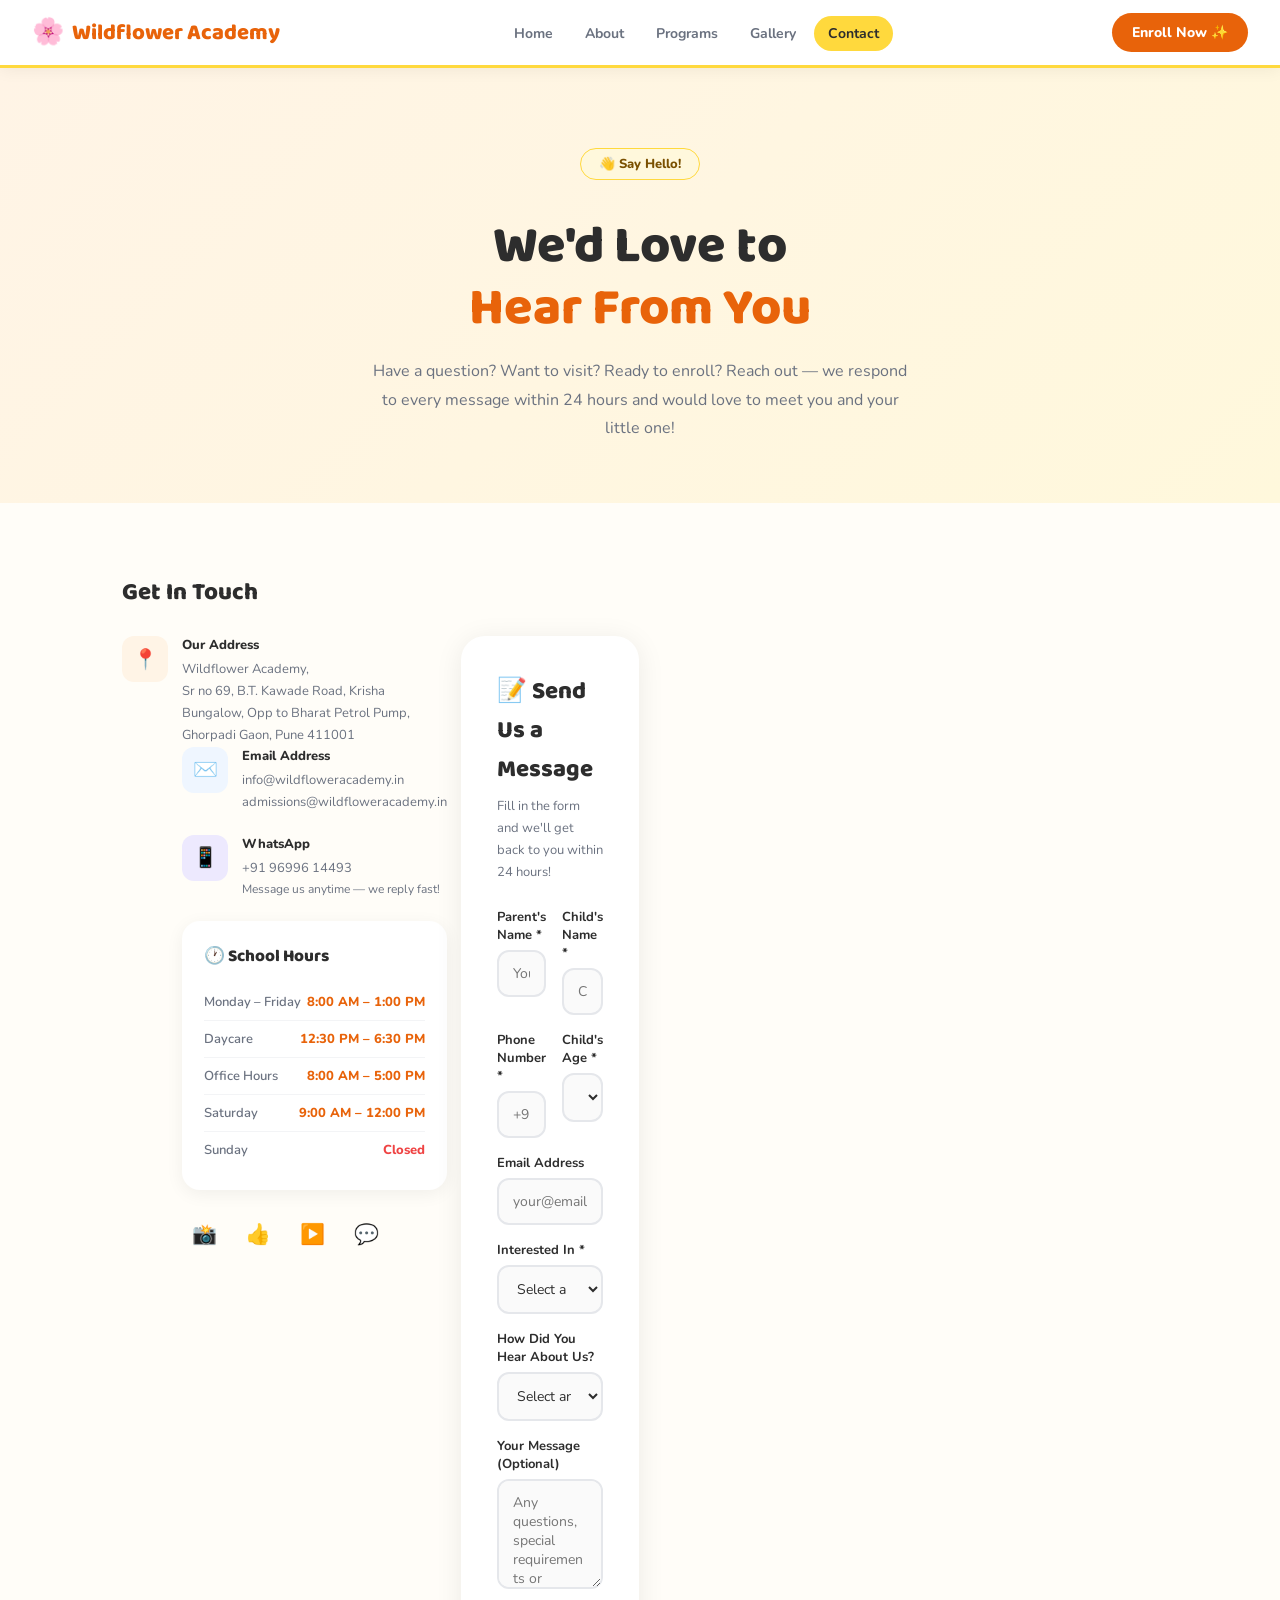
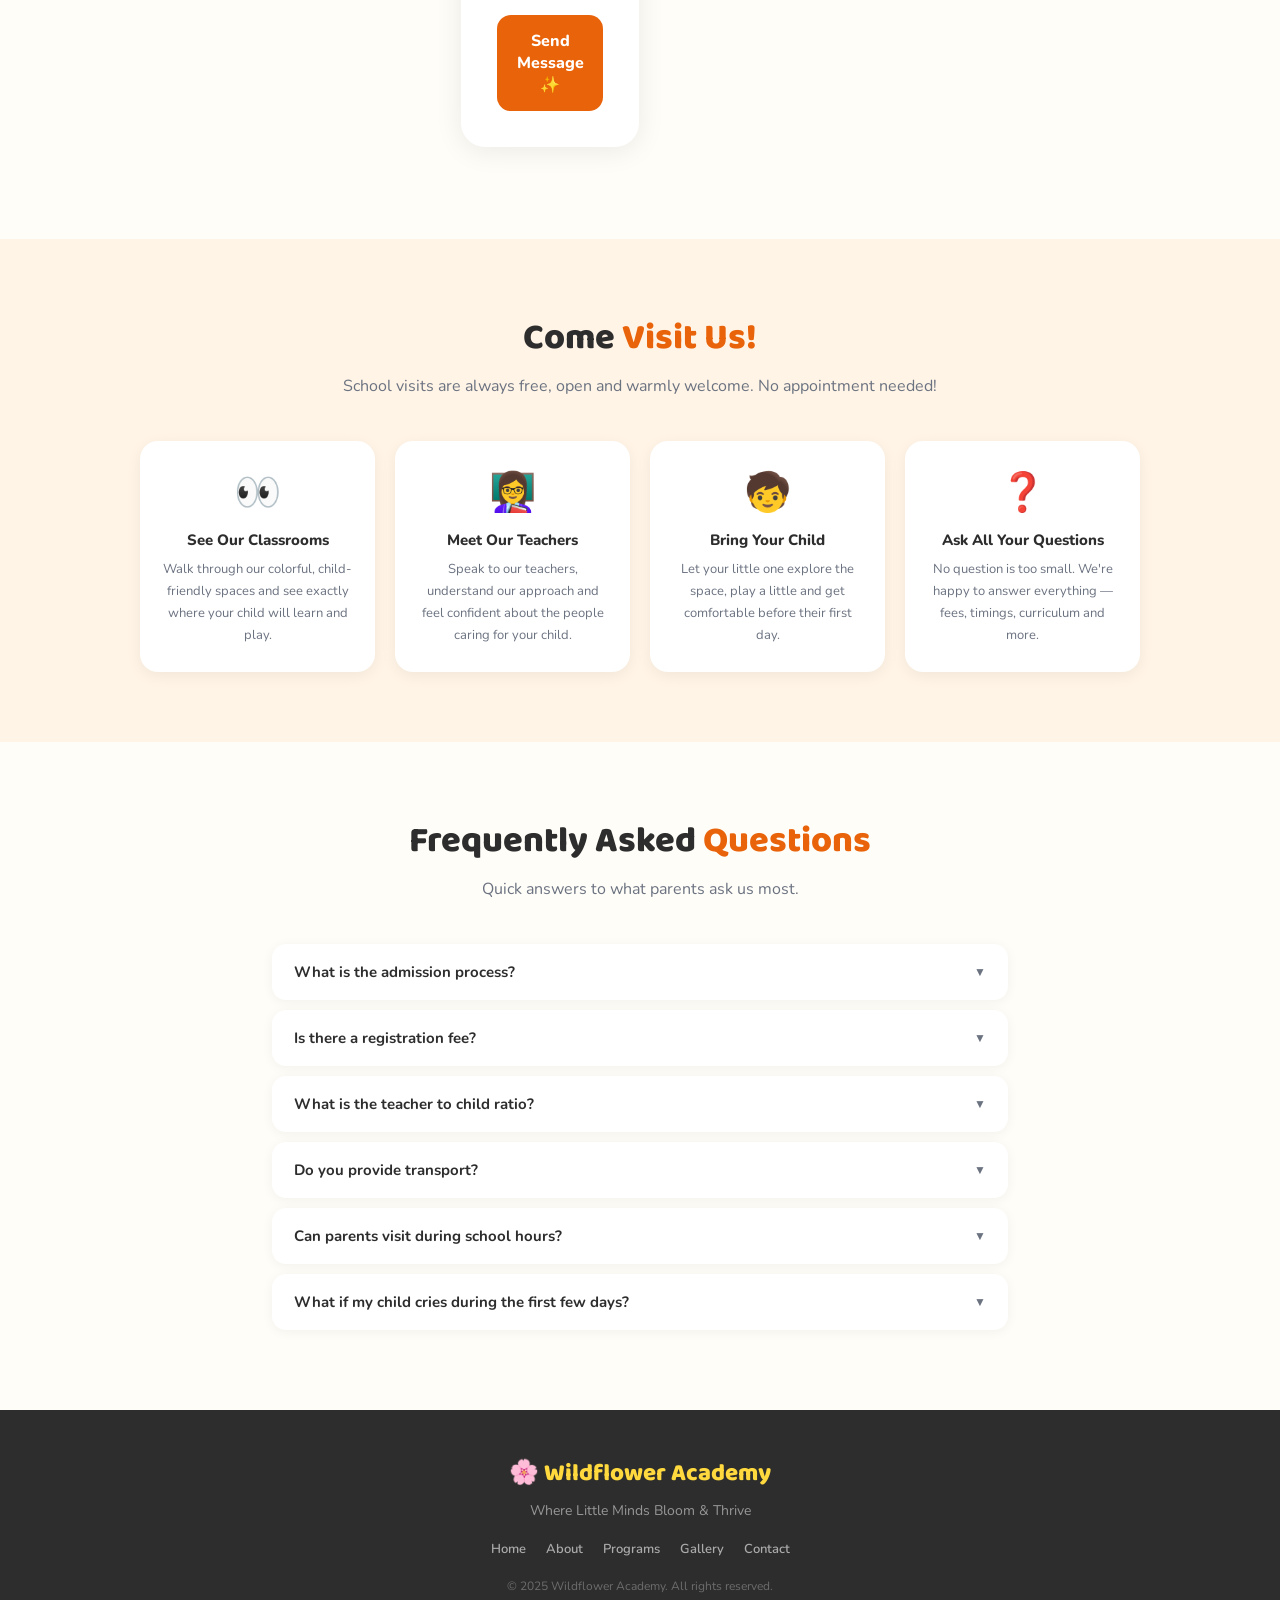
==== commit 7e7d7698: "Update contact.html" ====
--- a/contact.html
+++ b/contact.html
@@ -52,24 +52,12 @@
           <div class="contact-icon-box orange-box">📍</div>
           <div>
             <h4>Our Address</h4>
-            <p>Your School Address Here,<br>City, State – PIN Code</p>
-          </div>
-        </div>
-
-        <div class="contact-item">
-          <div class="contact-icon-box green-box">📞</div>
-          <div>
-            <h4>Phone Number</h4>
-            <p>+91 XXXXX XXXXX</p>
-            <p>+91 XXXXX XXXXX</p>
-          </div>
-        </div>
-
+            <p>Wildflower Academy,<br>Sr no 69, B.T. Kawade Road, Krisha Bungalow, Opp to Bharat Petrol Pump, Ghorpadi Gaon, Pune 411001
         <div class="contact-item">
           <div class="contact-icon-box blue-box">✉️</div>
           <div>
             <h4>Email Address</h4>
-            <p>hello@wildfloweracademy.in</p>
+            <p>info@wildfloweracademy.in</p>
             <p>admissions@wildfloweracademy.in</p>
           </div>
         </div>
@@ -78,7 +66,7 @@
           <div class="contact-icon-box purple-box">📱</div>
           <div>
             <h4>WhatsApp</h4>
-            <p>+91 XXXXX XXXXX</p>
+            <p>+91 96996 14493</p>
             <p style="font-size:12px; color: var(--muted);">Message us anytime — we reply fast!</p>
           </div>
         </div>
@@ -110,10 +98,10 @@
 
         <!-- SOCIAL -->
         <div class="social-row">
-          <div class="social-icon insta-icon">📸</div>
-          <div class="social-icon fb-icon">👍</div>
-          <div class="social-icon yt-icon">▶️</div>
-          <div class="social-icon wa-icon">💬</div>
+          <div class="social-icon instagram-icon">📸</div>
+          <div class="social-icon facebook-icon">👍</div>
+          <div class="social-icon youtube-icon">▶️</div>
+          <div class="social-icon whatsapp-icon">💬</div>
         </div>
 
       </div>
@@ -329,4 +317,4 @@
 
   <script src="script.js"></script>
 </body>
-</html>+</html>
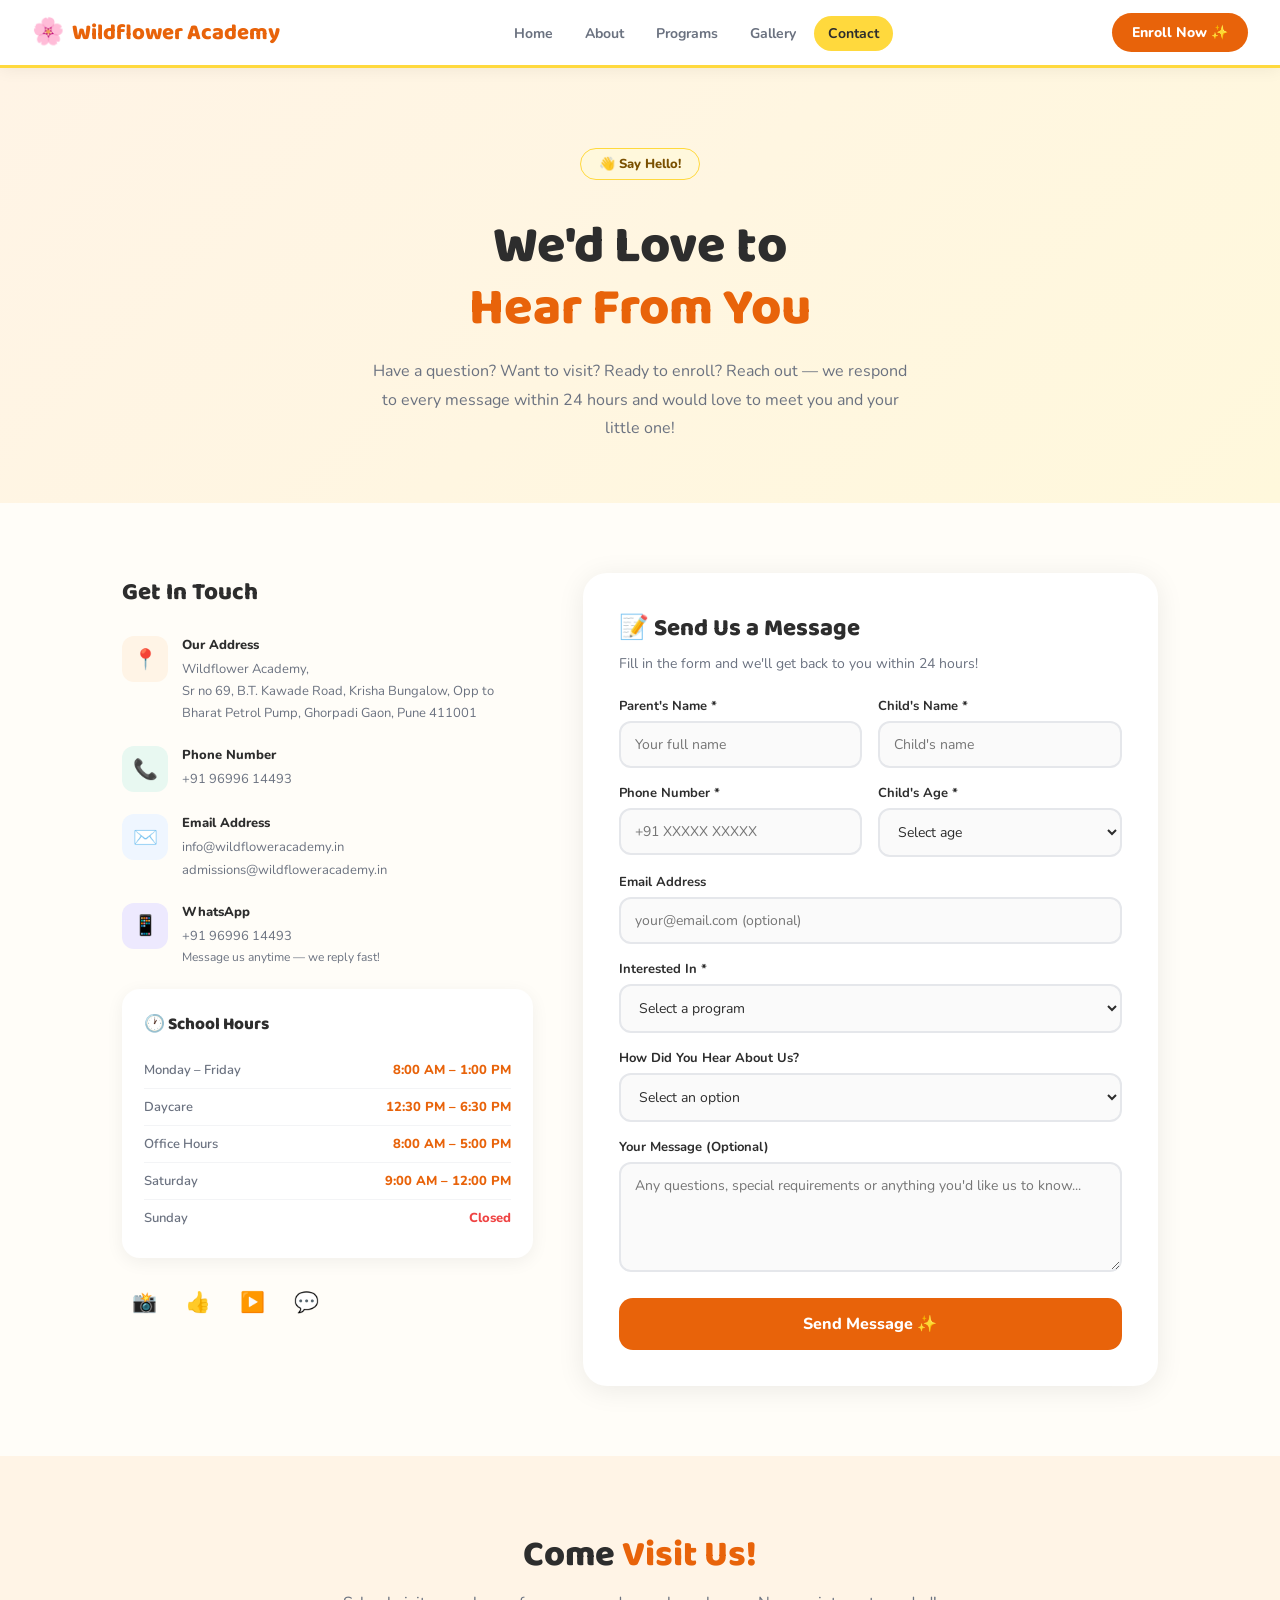
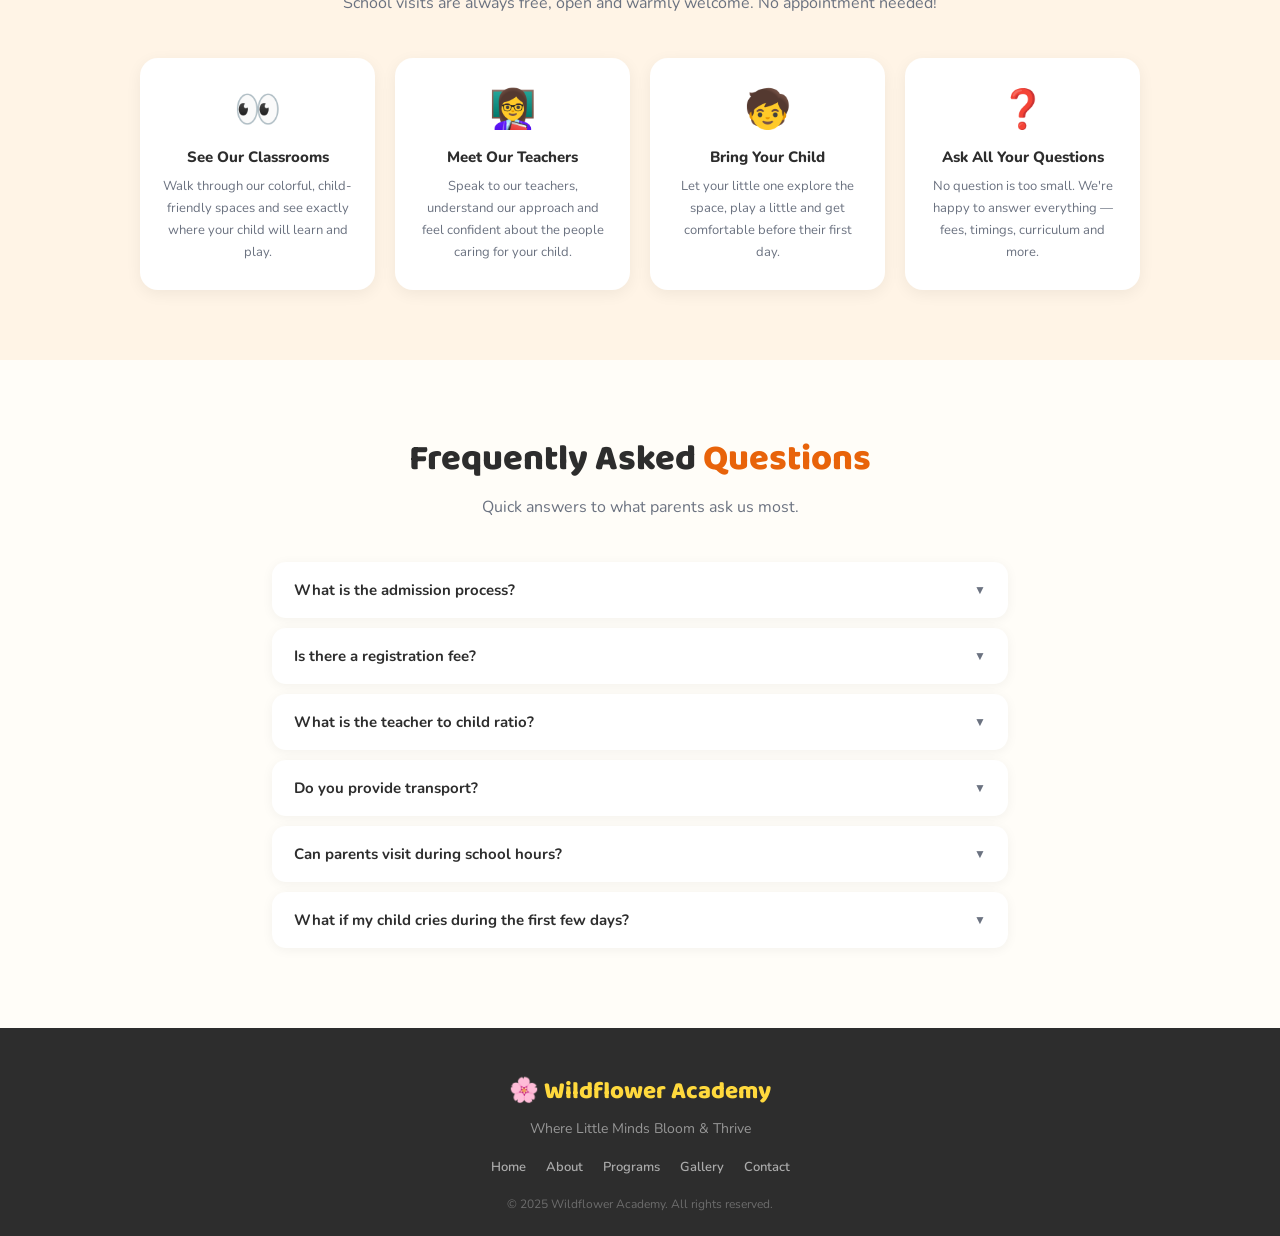
==== commit 0bd743de: "Update contact.html" ====
--- a/contact.html
+++ b/contact.html
@@ -52,7 +52,17 @@
           <div class="contact-icon-box orange-box">📍</div>
           <div>
             <h4>Our Address</h4>
-            <p>Wildflower Academy,<br>Sr no 69, B.T. Kawade Road, Krisha Bungalow, Opp to Bharat Petrol Pump, Ghorpadi Gaon, Pune 411001
+            <p>Wildflower Academy,<br>Sr no 69, B.T. Kawade Road, Krisha Bungalow, Opp to Bharat Petrol Pump, Ghorpadi Gaon, Pune 411001</p>
+          </div>
+        </div>
+
+        <div class="contact-item">
+          <div class="contact-icon-box green-box">📞</div>
+          <div>
+            <h4>Phone Number</h4>
+            <p>+91 96996 14493</p>
+          </div>
+        </div>
         <div class="contact-item">
           <div class="contact-icon-box blue-box">✉️</div>
           <div>
